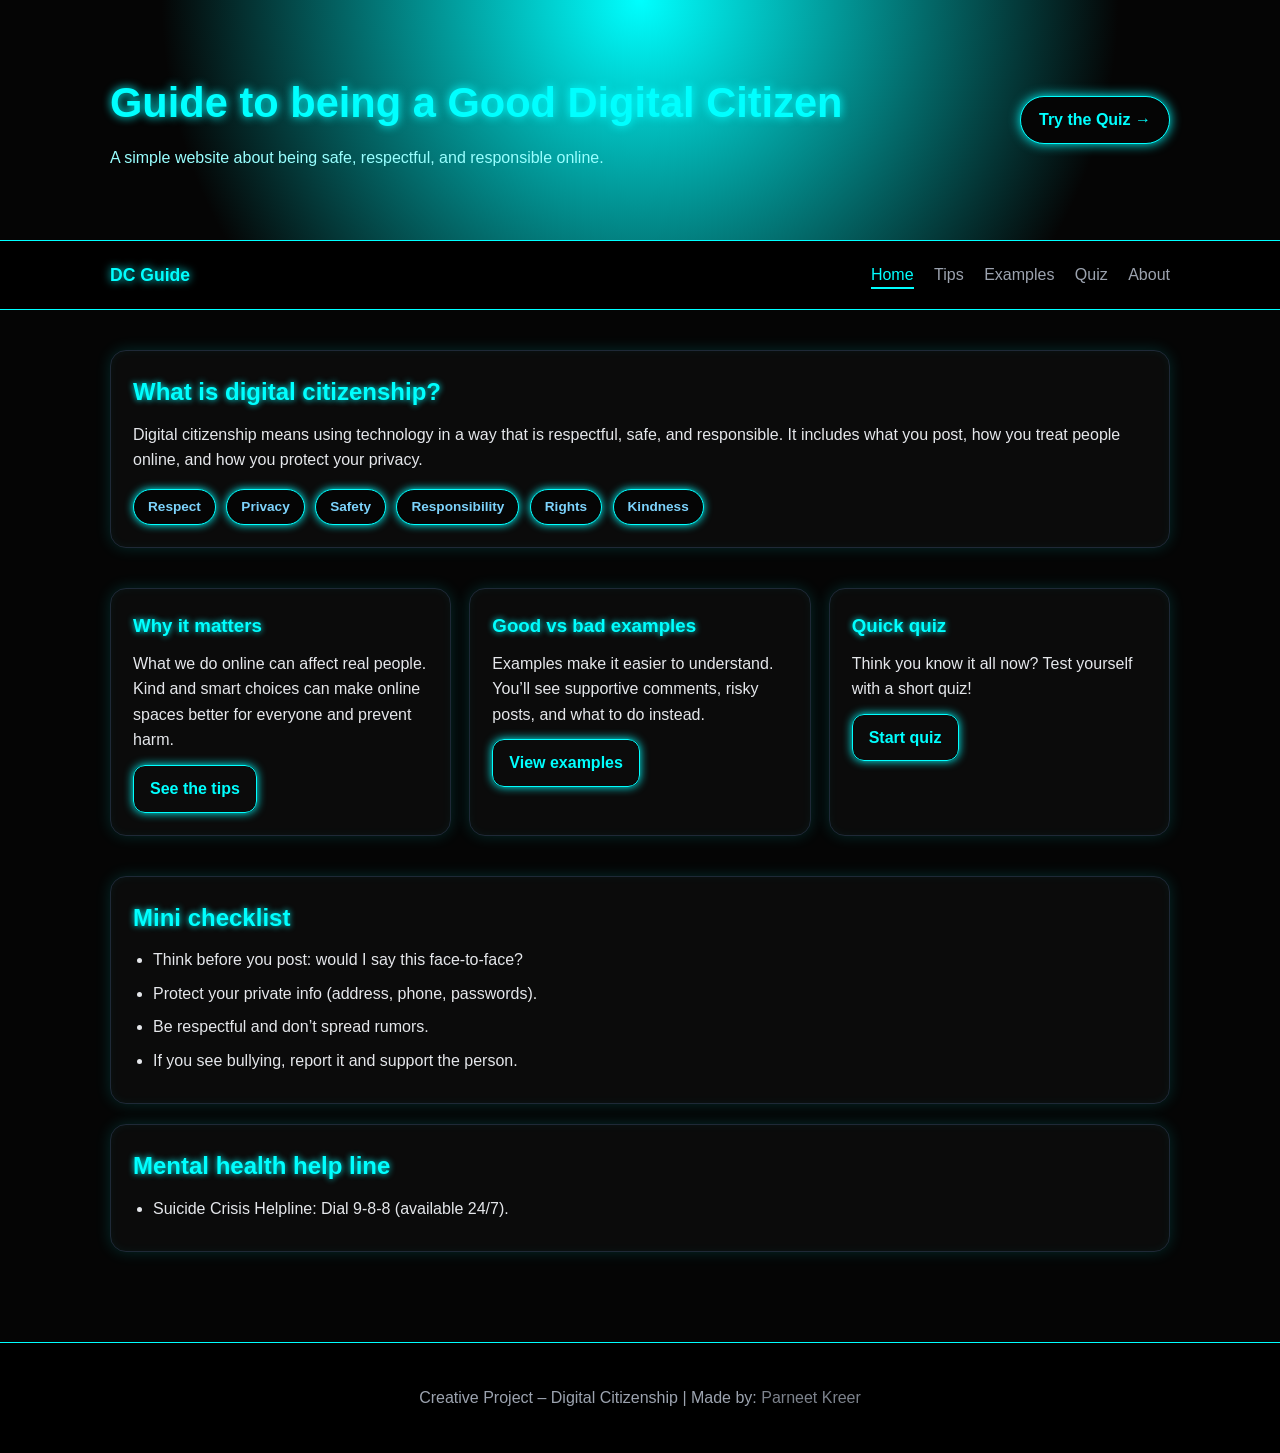
==== index.html @ 8641a0c7 "Add files via upload" ====
<!DOCTYPE html>
<html lang="en">
<head>
  <meta charset="UTF-8" />
  <meta name="viewport" content="width=device-width, initial-scale=1.0" />

  <!-- Tab name -->
  <title>Digital Citizenship Guide</title>
  <!-- connecting style.css page to help keep the website design/theme -->
  <link rel="stylesheet" href="style.css" />
</head>
<body>
  <header class="site-header">
    <div class="container header-inner">
      <div>
<!-- Title at the very top of the page -->
        <h1>Guide to being a Good Digital Citizen</h1>
        <p class="subtitle">A simple website about being safe, respectful, and responsible online.</p>
      </div>
      <a class="badge" href="quiz.html">Try the Quiz →</a>
    </div>
  </header>

  <!-- top bar linked to all pages -->
  <nav class="nav">
    <div class="container nav-inner">
      <a class="logo" href="index.html">DC Guide</a>
      <div class="links">
        <a class="active" href="index.html">Home</a>
        <a href="tips.html">Tips</a>
        <a href="examples.html">Examples</a>
        <a href="quiz.html">Quiz</a>
        <a href="about.html">About</a>
      </div>
    </div>
  </nav>
<!-- first section carrying what the website is basically about -->
  <main class="container">
    <section class="card">
      <h2>What is digital citizenship?</h2>
      <p>
        Digital citizenship means using technology in a way that is respectful, safe, and responsible.
        It includes what you post, how you treat people online, and how you protect your privacy.
      </p>
      <div class="pill-row">
        <span class="pill">Respect</span>
        <span class="pill">Privacy</span>
        <span class="pill">Safety</span>
        <span class="pill">Responsibility</span>
        <span class="pill">Rights</span>
        <span class="pill">Kindness</span>
        
      </div>
    </section>

    <!-- made 3 small boxes with linked in buttons to diff pages for easy navigation as the user uses the website -->
    <section class="grid">
      <article class="card">
        <!-- why not box -->
        <h3>Why it matters</h3>
        <p>
          What we do online can affect real people. Kind and smart choices can make online spaces better
          for everyone and prevent harm.
        </p>
        <a class="btn" href="tips.html">See the tips</a>
      </article>

      <article class="card">
        <!-- examples box -->
        <h3>Good vs bad examples</h3>
        <p>
          Examples make it easier to understand. You’ll see supportive comments, risky posts, and what to do instead.
        </p>
        <a class="btn" href="examples.html">View examples</a>
      </article>
      <!-- quiz box -->
      <article class="card">
        <h3>Quick quiz</h3>
        <p>
          Think you know it all now? Test yourself with a short quiz!
        </p>
        <a class="btn" href="quiz.html">Start quiz</a>
      </article>
    </section>

  <!-- checklist to add website home page content box -->
    <section class="card">
      <h2>Mini checklist</h2>
      <ul class="list">
        <li>Think before you post: would I say this face-to-face?</li>
        <li>Protect your private info (address, phone, passwords).</li>
        <li>Be respectful and don’t spread rumors.</li>
        <li>If you see bullying, report it and support the person.</li>
      </ul>
    </section>
<!-- can not forget to include a helpline source in case of mental health emergency -->
    <section class="card">
      <h2>Mental health help line</h2>
      <ul class="list">
        <li>Suicide Crisis Helpline: Dial 9-8-8 (available 24/7).</li>
      </ul>
    </section>
  </main>
<!-- project reference in footer -->
  <footer class="footer">
    <div class="container">
      <p>Creative Project – Digital Citizenship | Made by: <span class="muted">Parneet Kreer</span></p>
    </div>
  </footer>
</body>
</html>
---- style.css ----
/* ---------- RESET ---------- */
* {
  box-sizing: border-box;
  margin: 0;
  padding: 0;
}

/* ---------- GLOBAL ---------- */
body {
  font-family: Arial, Helvetica, sans-serif;
  background: #050505;
  color: #e5e7eb;
  line-height: 1.6;
}

.container {
  max-width: 1100px;
  margin: auto;
  padding: 20px;
}

/* ---------- HEADER ---------- */
.site-header {
  background: radial-gradient(circle at top, #0ff 0%, #050505 70%);
  padding: 50px 20px;
  border-bottom: 1px solid #0ff;
}

.site-header h1 {
  font-size: 2.6rem;
  color: #0ff;
  text-shadow: 0 0 10px #0ff;
}

.subtitle {
  margin-top: 8px;
  color: #9ff;
}

.header-inner {
  display: flex;
  justify-content: space-between;
  align-items: center;
  gap: 20px;
}

.badge {
  background: #050505;
  color: #0ff;
  border: 1px solid #0ff;
  padding: 10px 18px;
  border-radius: 999px;
  text-decoration: none;
  font-weight: bold;
  box-shadow: 0 0 12px #0ff;
}

.badge:hover {
  background: #0ff;
  color: #050505;
}

/* ---------- PAGE HEADER ---------- */
.page-header {
  background: linear-gradient(135deg, #0ff, #7c3aed);
  color: #050505;
  padding: 40px 20px;
}

.page-header h1 {
  text-shadow: 0 0 10px rgba(0,0,0,0.4);
}

/* ---------- NAV ---------- */
.nav {
  background: #000;
  border-bottom: 1px solid #0ff;
}

.nav-inner {
  display: flex;
  justify-content: space-between;
  align-items: center;
}

.logo {
  color: #0ff;
  text-decoration: none;
  font-weight: bold;
  font-size: 1.1rem;
  text-shadow: 0 0 8px #0ff;
}

.links a {
  color: #9ca3af;
  text-decoration: none;
  margin-left: 16px;
  padding-bottom: 4px;
}

.links a:hover,
.links a.active {
  color: #0ff;
  border-bottom: 2px solid #0ff;
}

/* ---------- CARDS ---------- */
.card {
  background: #0b0b0b;
  border-radius: 16px;
  padding: 22px;
  margin: 20px 0;
  border: 1px solid #1f2937;
  box-shadow:
    0 0 15px rgba(0,255,255,0.15),
    inset 0 0 10px rgba(0,255,255,0.05);
}

.card h2,
.card h3 {
  color: #0ff;
  margin-bottom: 10px;
  text-shadow: 0 0 6px #0ff;
}

/* ---------- GRID ---------- */
.grid {
  display: grid;
  grid-template-columns: repeat(auto-fit, minmax(260px, 1fr));
  gap: 18px;
}

/* ---------- BUTTONS ---------- */
.btn {
  display: inline-block;
  margin-top: 12px;
  background: transparent;
  color: #0ff;
  padding: 10px 16px;
  border-radius: 12px;
  border: 1px solid #0ff;
  text-decoration: none;
  font-weight: bold;
  box-shadow: 0 0 10px #0ff;
}

.btn:hover {
  background: #0ff;
  color: #050505;
}

/* ---------- PILLS ---------- */
.pill-row {
  margin-top: 12px;
}

.pill {
  display: inline-block;
  background: #050505;
  color: #7dd3fc;
  padding: 6px 14px;
  border-radius: 999px;
  margin: 4px 6px 0 0;
  border: 1px solid #0ff;
  box-shadow: 0 0 8px #0ff;
  font-size: 0.85rem;
  font-weight: bold;
}

/* ---------- LISTS ---------- */
.list {
  margin-left: 20px;
  margin-top: 10px;
}

.list li {
  margin-bottom: 8px;
}

/* ---------- QUIZ ---------- */
.quiz-btn {
  display: block;
  width: 100%;
  margin: 12px 0;
  padding: 14px;
  border-radius: 14px;
  border: none;
  font-size: 1rem;
  cursor: pointer;
  font-weight: bold;
}

.good {
  background: #050505;
  color: #22c55e;
  border: 1px solid #22c55e;
  box-shadow: 0 0 12px #22c55e;
}

.bad {
  background: #050505;
  color: #ef4444;
  border: 1px solid #ef4444;
  box-shadow: 0 0 12px #ef4444;
}

.neutral {
  background: #050505;
  color: #7c3aed;
  border: 1px solid #7c3aed;
  box-shadow: 0 0 12px #7c3aed;
}

.quiz-btn:hover {
  filter: brightness(1.3);
}

/* ---------- RESULT ---------- */
.result {
  margin-top: 14px;
  padding: 16px;
  border-radius: 14px;
  background: #050505;
  border: 1px solid #0ff;
  box-shadow: inset 0 0 10px rgba(0,255,255,0.15);
}

/* ---------- FOOTER ---------- */
.footer {
  margin-top: 50px;
  background: #000;
  color: #9ca3af;
  text-align: center;
  padding: 22px;
  border-top: 1px solid #0ff;
}

.footer .muted {
  opacity: 0.8;
}
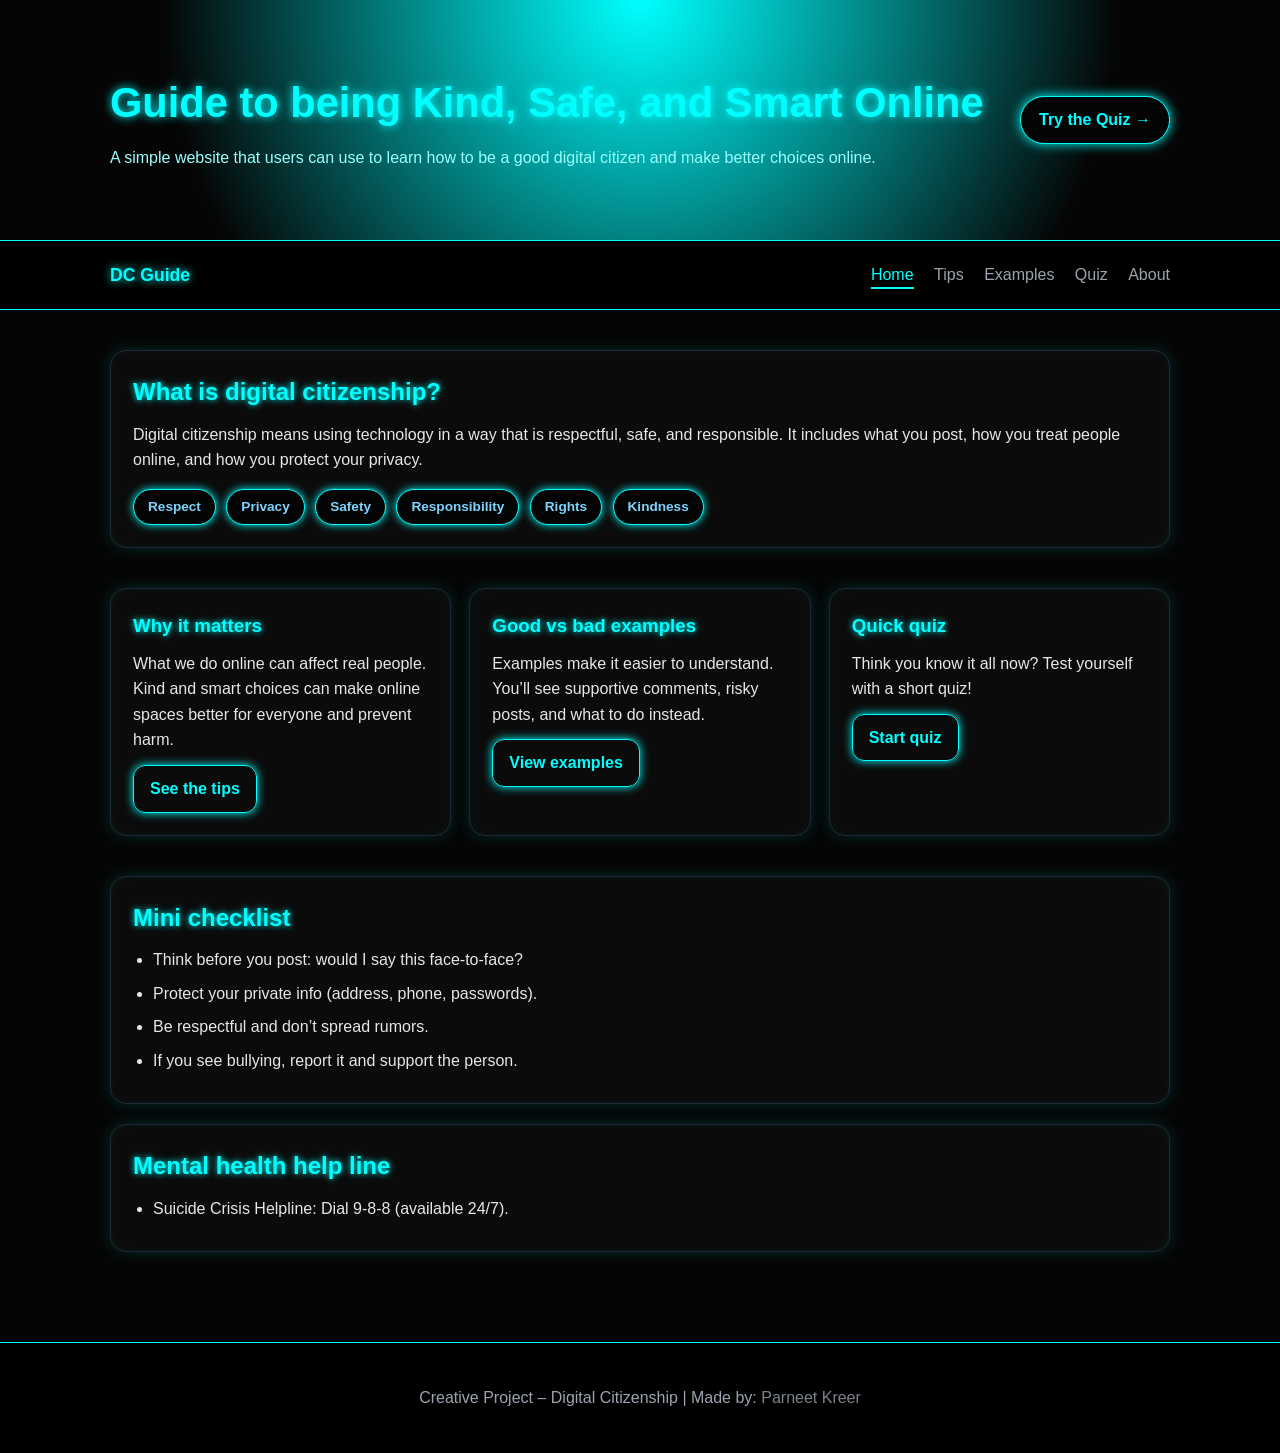
==== commit f464ba3c: "Revise title and subtitle for digital citizenship Updated the title and subtitle to reflect a broade" ====
--- a/index.html
+++ b/index.html
@@ -14,8 +14,9 @@
     <div class="container header-inner">
       <div>
 <!-- Title at the very top of the page -->
-        <h1>Guide to being a Good Digital Citizen</h1>
-        <p class="subtitle">A simple website about being safe, respectful, and responsible online.</p>
+        <h1>Guide to being Kind, Safe, and Smart Online</h1>
+        <p class="subtitle">A simple website that users can use to learn how to be a good digital citizen and make better choices online.
+        </p>
       </div>
       <a class="badge" href="quiz.html">Try the Quiz →</a>
     </div>
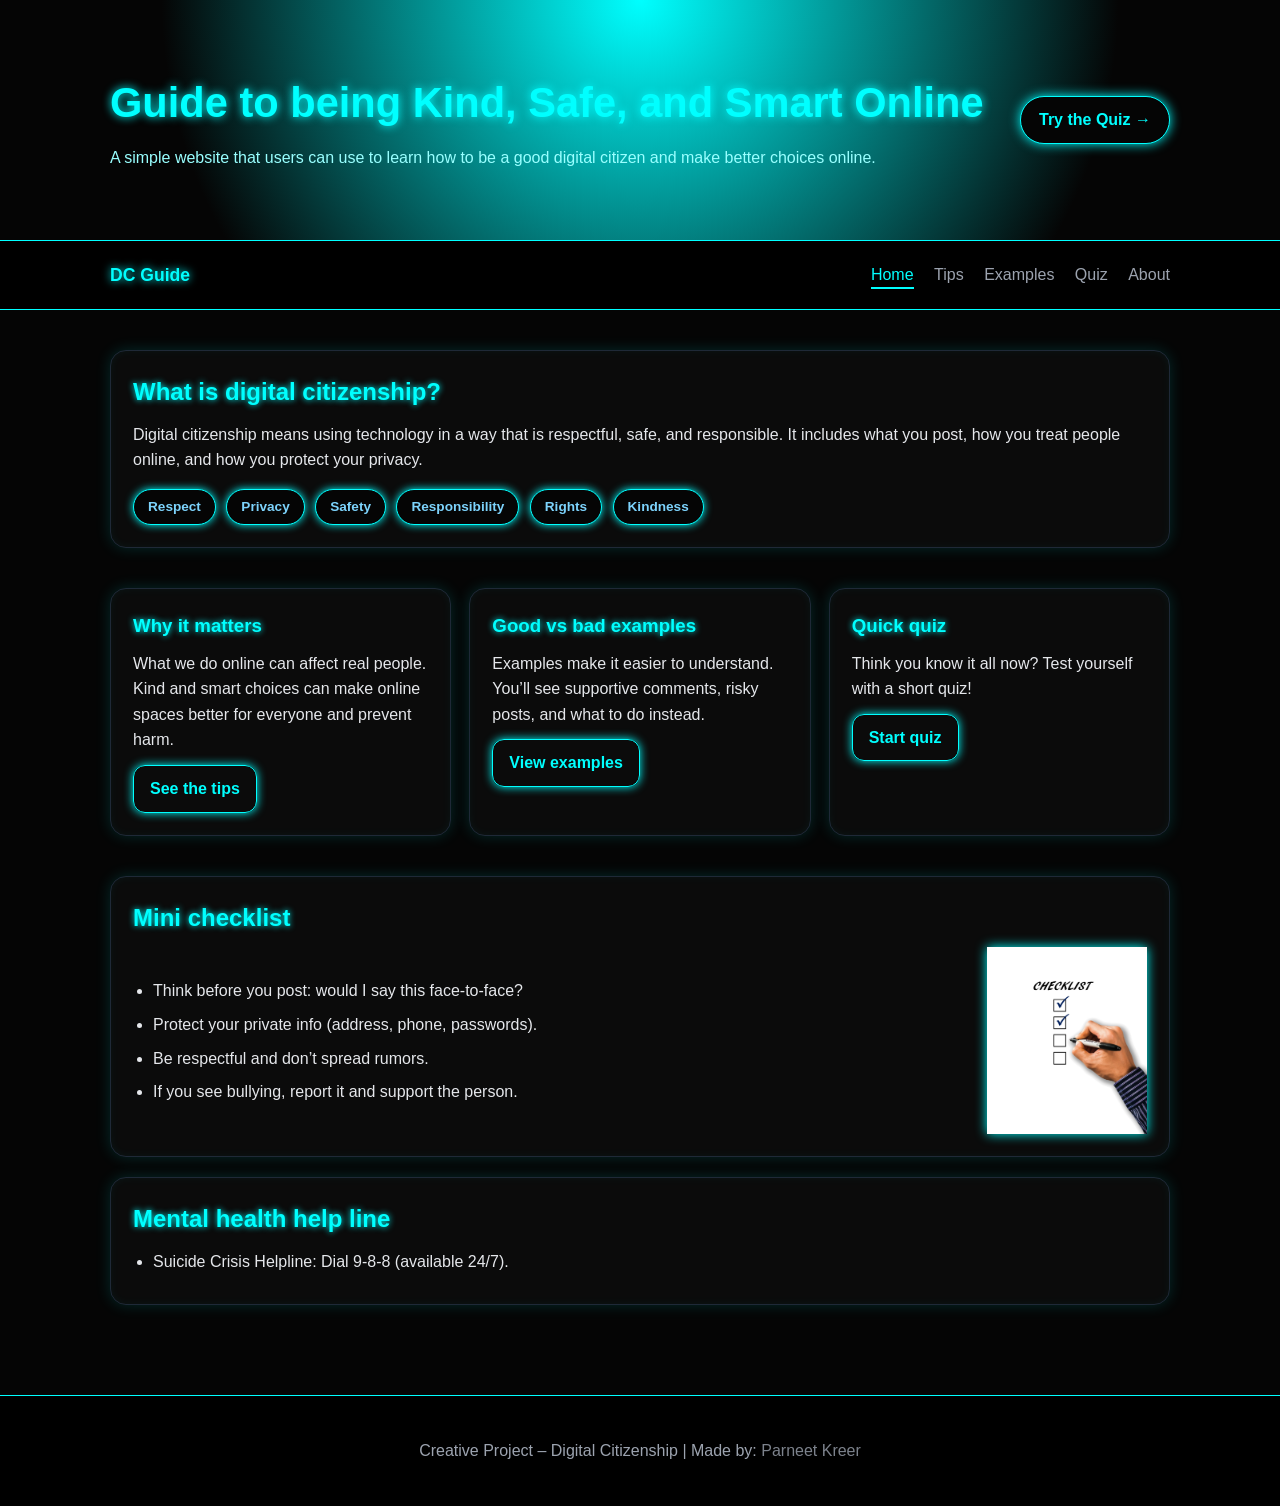
==== commit 5a28cceb: "Refactor checklist section to use div and image Replaced checklist unordered list with a div contain" ====
--- a/index.html
+++ b/index.html
@@ -87,12 +87,15 @@
   <!-- checklist to add website home page content box -->
     <section class="card">
       <h2>Mini checklist</h2>
-      <ul class="list">
-        <li>Think before you post: would I say this face-to-face?</li>
-        <li>Protect your private info (address, phone, passwords).</li>
-        <li>Be respectful and don’t spread rumors.</li>
-        <li>If you see bullying, report it and support the person.</li>
-      </ul>
+      <div class="checklist-content">
+        <ul class="list">
+          <li>Think before you post: would I say this face-to-face?</li>
+          <li>Protect your private info (address, phone, passwords).</li>
+          <li>Be respectful and don’t spread rumors.</li>
+          <li>If you see bullying, report it and support the person.</li>
+        </ul>
+        <img src="checklist.png" alt="Digital citizenship checklist illustration" class="checklist-img">
+      </div>
     </section>
 <!-- can not forget to include a helpline source in case of mental health emergency -->
     <section class="card">
--- a/style.css
+++ b/style.css
@@ -1,4 +1,4 @@
-/* ---------- RESET ---------- */
+
 * {
   box-sizing: border-box;
   margin: 0;
@@ -190,39 +190,60 @@
   font-weight: bold;
 }
 
+/* 
 .good {
   background: #050505;
-  color: #22c55e;
-  border: 1px solid #22c55e;
-  box-shadow: 0 0 12px #22c55e;
+  color: #9230bf;
+  border: 1px solid #9230bf;
+  box-shadow: 0 0 12px #9230bf;
 }
 
 .bad {
   background: #050505;
-  color: #ef4444;
-  border: 1px solid #ef4444;
-  box-shadow: 0 0 12px #ef4444;
+  color: #44efef;
+  border: 1px solid #44efef;
+  box-shadow: 0 0 12px #44efef;
 }
 
 .neutral {
   background: #050505;
-  color: #7c3aed;
-  border: 1px solid #7c3aed;
-  box-shadow: 0 0 12px #7c3aed;
+  color: #ed3a96;
+  border: 1px solid #ed3a96;
+  box-shadow: 0 0 12px #ed3a96; 
+} */
+
+.quiz-btn {
+  background: #050505;
+  color: #00eaff;
+  border: 1px solid #9b5cff;
+  box-shadow: 0 0 8px #888;
+  margin: 5px;
+  padding: 10px;
+  cursor: pointer;
+  transition: 0.3s;
 }
 
 .quiz-btn:hover {
+  box-shadow: 0 0 12px #fff;
+} 
+
+/* .quiz-btn:hover {
   filter: brightness(1.3);
-}
+} */
 
 /* ---------- RESULT ---------- */
 .result {
   margin-top: 14px;
-  padding: 16px;
+  padding: 22px;
   border-radius: 14px;
   background: #050505;
   border: 1px solid #0ff;
   box-shadow: inset 0 0 10px rgba(0,255,255,0.15);
+
+  font-size: 20px;
+  font-weight: 500;
+  line-height: 1.5;
+  text-align: center;       
 }
 
 /* ---------- FOOTER ---------- */
@@ -238,3 +259,38 @@
 .footer .muted {
   opacity: 0.8;
 }
+
+/* ---------- imagesssss ---------- */
+.checklist-img {
+  width: 160px;
+  filter: drop-shadow(0 0 6px cyan);
+}
+
+.checklist-content {
+  display: flex;
+  align-items: center;
+  gap: 5px;
+}
+
+.social-content,
+.golden-content,
+.bullying-content {
+  display: flex;
+  align-items: center;
+  justify-content: space-between;
+  gap: 15px;
+  flex-wrap: wrap;
+}
+
+.social-content img,
+.social-img {
+  width: auto;
+  max-width: 45%;
+  height: 240px;
+  object-fit: contain;
+  filter: drop-shadow(0 0 6px cyan);
+}
+
+.checklist-content .list {
+  flex: 1;
+}
